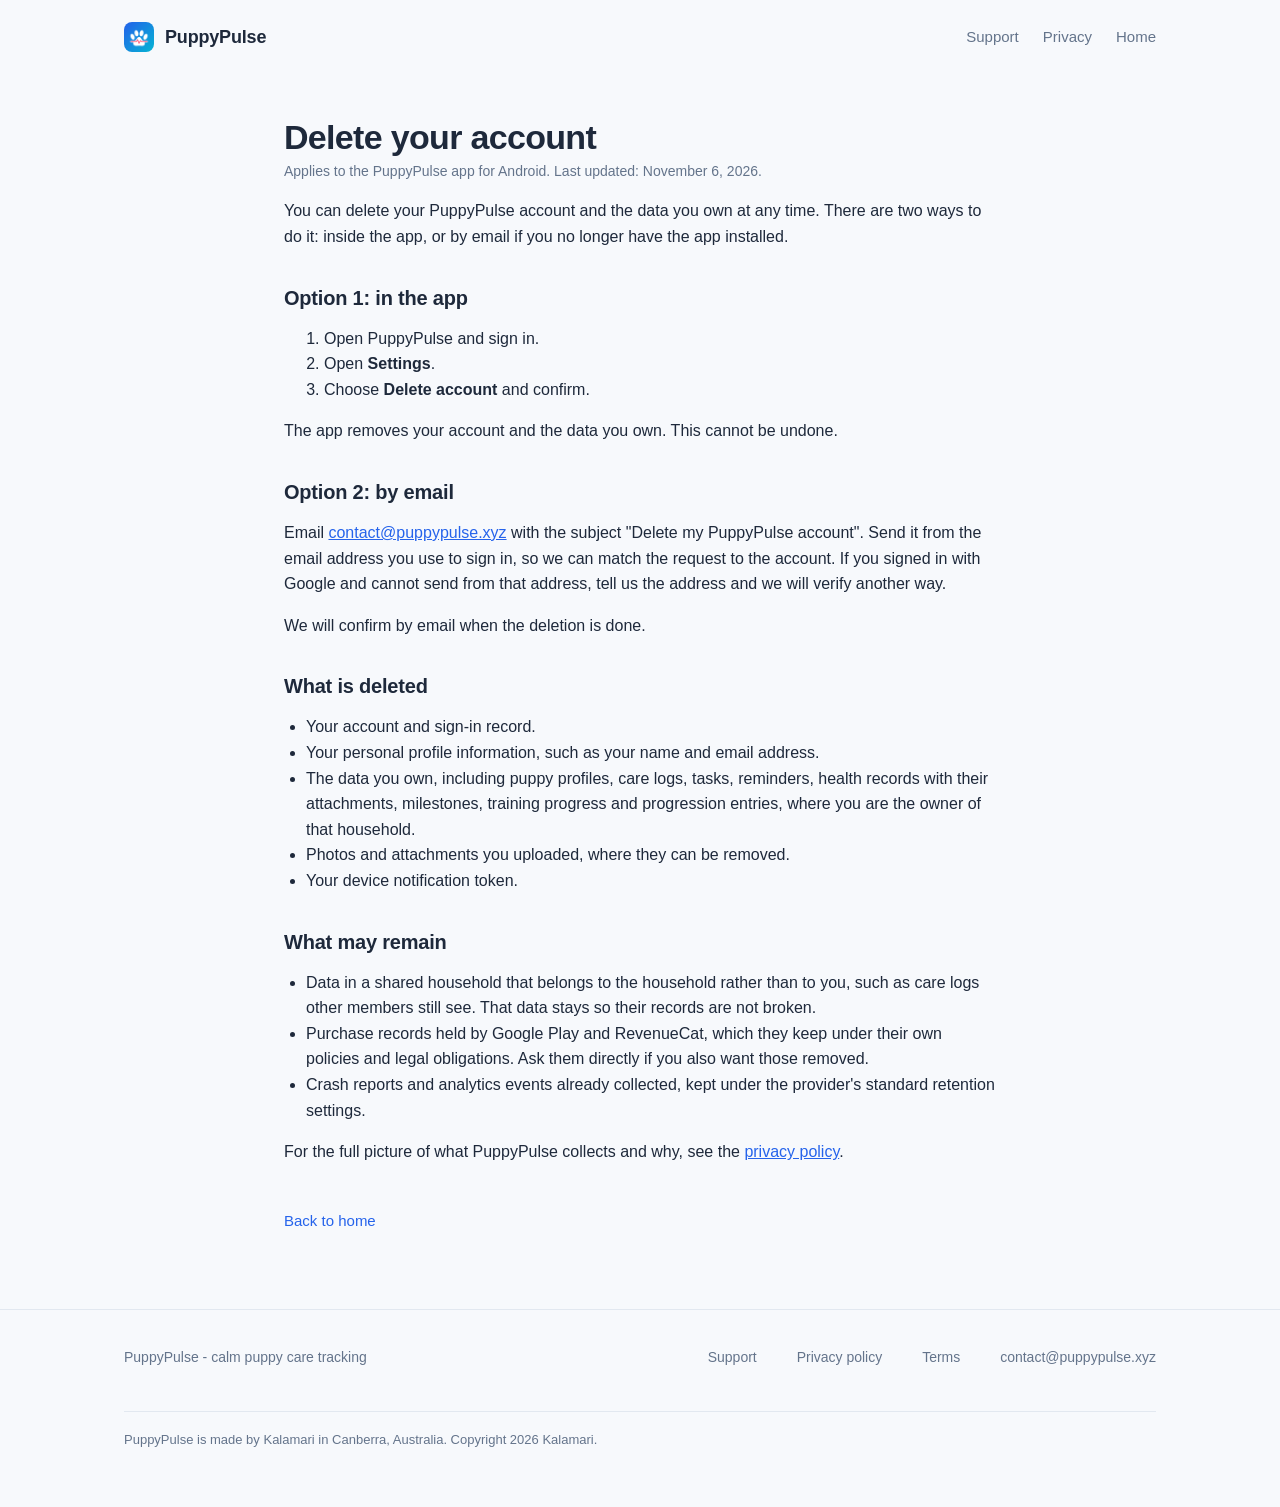
==== delete-account/index.html @ 5553cf6c "Refresh site for launch: accurate pricing, new pages, real screenshots" ====
<!DOCTYPE html>
<html lang="en">
<head>
  <meta charset="utf-8">
  <meta name="viewport" content="width=device-width, initial-scale=1">
  <title>Delete your account - PuppyPulse</title>
  <meta name="description" content="How to delete your PuppyPulse account and data, what is removed, what stays with your household, and how to ask us to do it for you.">
  <meta name="theme-color" content="#2563EB">
  <meta name="theme-color" media="(prefers-color-scheme: dark)" content="#0F172A">
  <link rel="canonical" href="https://puppypulse.xyz/delete-account/">
  <meta property="og:type" content="website">
  <meta property="og:site_name" content="PuppyPulse">
  <meta property="og:url" content="https://puppypulse.xyz/delete-account/">
  <meta property="og:title" content="Delete your account - PuppyPulse">
  <meta property="og:description" content="How to delete your PuppyPulse account and data, and what happens to shared household data.">
  <meta property="og:image" content="https://puppypulse.xyz/assets/share-card.png">
  <meta name="twitter:card" content="summary_large_image">
  <meta name="twitter:title" content="Delete your account - PuppyPulse">
  <meta name="twitter:description" content="How to delete your PuppyPulse account and data.">
  <meta name="twitter:image" content="https://puppypulse.xyz/assets/share-card.png">
  <link rel="icon" type="image/png" href="../assets/icon-512.png">
  <link rel="apple-touch-icon" href="../assets/apple-touch-icon.png">
  <link rel="stylesheet" href="../styles.css">
</head>
<body>

<a class="skip" href="#main">Skip to content</a>

<header class="site">
  <div class="wrap">
    <a class="brand" href="../">
      <img src="../assets/icon-512.png" alt="">
      <span>PuppyPulse</span>
    </a>
    <nav>
      <a href="../support/">Support</a>
      <a href="../privacy/">Privacy</a>
      <a href="../">Home</a>
    </nav>
  </div>
</header>

<main id="main">
  <article class="article">
    <h1>Delete your account</h1>
    <p class="updated">Applies to the PuppyPulse app for Android. Last updated: November 6, 2026.</p>

    <p>You can delete your PuppyPulse account and the data you own at any
    time. There are two ways to do it: inside the app, or by email if you no
    longer have the app installed.</p>

    <h2>Option 1: in the app</h2>
    <ol>
      <li>Open PuppyPulse and sign in.</li>
      <li>Open <strong>Settings</strong>.</li>
      <li>Choose <strong>Delete account</strong> and confirm.</li>
    </ol>
    <p>The app removes your account and the data you own. This cannot be
    undone.</p>

    <h2>Option 2: by email</h2>
    <p>Email <a href="mailto:contact@puppypulse.xyz?subject=Delete%20my%20PuppyPulse%20account">contact@puppypulse.xyz</a>
    with the subject "Delete my PuppyPulse account". Send it from the email
    address you use to sign in, so we can match the request to the account. If
    you signed in with Google and cannot send from that address, tell us the
    address and we will verify another way.</p>
    <p>We will confirm by email when the deletion is done.</p>

    <h2>What is deleted</h2>
    <ul>
      <li>Your account and sign-in record.</li>
      <li>Your personal profile information, such as your name and email
      address.</li>
      <li>The data you own, including puppy profiles, care logs, tasks,
      reminders, health records with their attachments, milestones, training
      progress and progression entries, where you are the owner of that
      household.</li>
      <li>Photos and attachments you uploaded, where they can be removed.</li>
      <li>Your device notification token.</li>
    </ul>

    <h2>What may remain</h2>
    <ul>
      <li>Data in a shared household that belongs to the household rather than
      to you, such as care logs other members still see. That data stays so
      their records are not broken.</li>
      <li>Purchase records held by Google Play and RevenueCat, which they keep
      under their own policies and legal obligations. Ask them directly if you
      also want those removed.</li>
      <li>Crash reports and analytics events already collected, kept under the
      provider's standard retention settings.</li>
    </ul>

    <p>For the full picture of what PuppyPulse collects and why, see the
    <a href="../privacy/">privacy policy</a>.</p>

    <a class="backlink" href="../">Back to home</a>
  </article>
</main>

<footer class="site">
  <div class="wrap">
    <span>PuppyPulse - calm puppy care tracking</span>
    <span class="links">
      <a href="../support/">Support</a> &nbsp;
      <a href="../privacy/">Privacy policy</a> &nbsp;
      <a href="../terms/">Terms</a> &nbsp;
      <a href="mailto:contact@puppypulse.xyz">contact@puppypulse.xyz</a>
    </span>
    <div class="fine">
      PuppyPulse is made by Kalamari in Canberra, Australia. Copyright 2026
      Kalamari.
    </div>
  </div>
</footer>

</body>
</html>
---- styles.css ----
:root {
  --blue: #2563EB;
  --blue-dark: #1D4ED8;
  --blue-soft: #EFF6FF;
  --canvas: #F7F9FC;
  --ink: #1E293B;
  --muted: #64748B;
  --line: #E2E8F0;
  --white: #FFFFFF;
  color-scheme: light;
}

* {
  box-sizing: border-box;
}

html {
  scroll-behavior: smooth;
}

@media (prefers-reduced-motion: reduce) {
  html {
    scroll-behavior: auto;
  }
}

body {
  margin: 0;
  background: var(--canvas);
  color: var(--ink);
  font-family: -apple-system, BlinkMacSystemFont, "Segoe UI", Roboto,
    Helvetica, Arial, sans-serif;
  line-height: 1.6;
  -webkit-font-smoothing: antialiased;
}

img {
  max-width: 100%;
  height: auto;
}

a {
  color: var(--blue);
}

a:focus-visible,
summary:focus-visible {
  outline: 3px solid var(--blue);
  outline-offset: 3px;
  border-radius: 4px;
}

.skip {
  position: absolute;
  left: -9999px;
  top: 0;
  background: var(--blue);
  color: #FFFFFF;
  padding: 12px 18px;
  border-radius: 0 0 10px 0;
  z-index: 10;
  font-weight: 600;
  text-decoration: none;
}

.skip:focus {
  left: 0;
}

.wrap {
  max-width: 1080px;
  margin: 0 auto;
  padding: 0 24px;
}

/* Header */

header.site {
  padding: 22px 0;
}

header.site .wrap {
  display: flex;
  align-items: center;
  justify-content: space-between;
  gap: 16px;
}

.brand {
  display: flex;
  align-items: center;
  gap: 11px;
  text-decoration: none;
  flex: none;
}

.brand img {
  width: 30px;
  height: 30px;
  border-radius: 8px;
}

.brand span {
  font-weight: 700;
  font-size: 18px;
  color: var(--ink);
  letter-spacing: -0.01em;
}

nav {
  display: flex;
  flex-wrap: wrap;
  justify-content: flex-end;
  row-gap: 4px;
}

nav a {
  color: var(--muted);
  text-decoration: none;
  font-size: 15px;
  margin-left: 24px;
}

nav a:hover {
  color: var(--ink);
}

/* Hero */

.hero {
  padding: 52px 0 76px;
}

.hero .wrap {
  display: grid;
  grid-template-columns: 1.05fr 0.95fr;
  gap: 64px;
  align-items: center;
}

.hero .wordmark {
  width: 210px;
  margin-bottom: 22px;
}

.hero picture {
  display: block;
}

h1 {
  font-size: 44px;
  line-height: 1.12;
  letter-spacing: -0.02em;
  margin: 0 0 16px;
}

.lede {
  font-size: 19px;
  color: var(--muted);
  margin: 0 0 18px;
  max-width: 48ch;
}

.meta {
  font-size: 14px;
  font-weight: 600;
  color: var(--blue);
  margin: 0 0 22px;
}

.badge {
  display: inline-flex;
  align-items: center;
  gap: 10px;
  border: 1px solid var(--line);
  background: var(--white);
  border-radius: 999px;
  padding: 8px 16px 8px 18px;
  font-size: 14px;
  font-weight: 600;
}

.badge svg {
  width: 16px;
  height: 16px;
  flex: none;
}

.tag {
  display: inline-block;
  background: var(--blue-soft);
  color: var(--blue-dark);
  border-radius: 999px;
  padding: 2px 9px;
  font-size: 11px;
  font-weight: 700;
  letter-spacing: 0.04em;
  text-transform: uppercase;
  vertical-align: middle;
  white-space: nowrap;
}

/* Phone frames */

.phone {
  width: min(300px, 100%);
  background: #0F172A;
  border-radius: 40px;
  padding: 10px;
  box-shadow: 0 28px 56px -32px rgba(15, 23, 42, 0.4);
}

.phone img {
  display: block;
  width: 100%;
  border-radius: 30px;
}

.duo {
  display: flex;
  gap: 22px;
  justify-content: center;
  align-items: flex-start;
}

.duo .phone {
  width: 46%;
  border-radius: 32px;
  padding: 8px;
}

.duo .phone img {
  border-radius: 24px;
}

/* Feature sections */

section.feature {
  padding: 76px 0;
  border-top: 1px solid var(--line);
}

section.feature .wrap {
  display: grid;
  grid-template-columns: 1fr 1fr;
  gap: 64px;
  align-items: center;
}

section.feature.flip .copy {
  order: 2;
}

h2 {
  font-size: 30px;
  letter-spacing: -0.01em;
  line-height: 1.2;
  margin: 0 0 14px;
}

.feature p {
  color: var(--muted);
  font-size: 17px;
  margin: 0 0 20px;
}

ul.ticks {
  list-style: none;
  padding: 0;
  margin: 0;
}

ul.ticks li {
  position: relative;
  padding-left: 30px;
  margin: 11px 0;
  font-size: 16px;
}

ul.ticks li::before {
  content: "";
  position: absolute;
  left: 2px;
  top: 9px;
  width: 13px;
  height: 7px;
  border-left: 2px solid var(--blue);
  border-bottom: 2px solid var(--blue);
  transform: rotate(-45deg);
}

ul.ticks .tag {
  margin-left: 6px;
}

/* More grid */

section.more {
  padding: 76px 0;
  border-top: 1px solid var(--line);
}

section.more h2 {
  margin-bottom: 28px;
}

.grid {
  display: grid;
  grid-template-columns: repeat(3, 1fr);
  gap: 20px;
}

.card {
  background: var(--white);
  border: 1px solid var(--line);
  border-radius: 18px;
  padding: 24px;
}

.card h3 {
  font-size: 17px;
  margin: 0 0 8px;
}

.card p {
  color: var(--muted);
  font-size: 15px;
  margin: 0;
}

/* Privacy strip */

section.privacy {
  background: var(--white);
  border-top: 1px solid var(--line);
  border-bottom: 1px solid var(--line);
  padding: 58px 0;
}

section.privacy .wrap {
  display: grid;
  grid-template-columns: repeat(3, 1fr);
  gap: 40px;
}

section.privacy h3 {
  font-size: 16px;
  margin: 0 0 6px;
}

section.privacy p {
  color: var(--muted);
  font-size: 15px;
  margin: 0;
}

/* Pricing */

section.pricing {
  padding: 76px 0;
}

.pricing-lede {
  color: var(--muted);
  font-size: 17px;
  margin: 0 0 30px;
  max-width: 60ch;
}

.plans {
  display: grid;
  grid-template-columns: 1fr 1fr;
  gap: 24px;
  align-items: start;
}

.plan {
  background: var(--white);
  border: 1px solid var(--line);
  border-radius: 20px;
  padding: 30px;
}

.plan h3 {
  font-size: 22px;
  margin: 0 0 4px;
  display: flex;
  align-items: center;
  gap: 10px;
}

.plan-sub {
  color: var(--muted);
  font-size: 15px;
  margin: 0 0 20px;
}

.plan ul {
  list-style: none;
  padding: 0;
  margin: 0;
}

.plan li {
  position: relative;
  padding-left: 27px;
  margin: 10px 0;
  font-size: 15px;
}

.plan li::before {
  content: "";
  position: absolute;
  left: 1px;
  top: 9px;
  width: 12px;
  height: 6px;
  border-left: 2px solid var(--muted);
  border-bottom: 2px solid var(--muted);
  transform: rotate(-45deg);
}

.plan.premium {
  border: 2px solid var(--blue);
  box-shadow: 0 24px 48px -36px rgba(37, 99, 235, 0.55);
}

.plan.premium li::before {
  border-color: var(--blue);
}

.fineprint {
  color: var(--muted);
  font-size: 14px;
  margin: 24px 0 0;
  max-width: 74ch;
}

/* FAQ */

section.faq {
  padding: 0 0 84px;
}

section.faq .wrap {
  max-width: 780px;
}

section.faq h2 {
  margin-bottom: 22px;
}

details {
  background: var(--white);
  border: 1px solid var(--line);
  border-radius: 14px;
  padding: 16px 20px;
  margin-bottom: 10px;
}

summary {
  cursor: pointer;
  font-weight: 600;
  font-size: 16px;
}

details p {
  color: var(--muted);
  font-size: 15px;
  margin: 12px 0 2px;
}

/* Footer */

footer.site {
  border-top: 1px solid var(--line);
  padding: 36px 0 56px;
  color: var(--muted);
  font-size: 14px;
}

footer.site .wrap {
  display: flex;
  justify-content: space-between;
  gap: 24px;
  flex-wrap: wrap;
}

footer.site .links {
  display: flex;
  flex-wrap: wrap;
  gap: 6px 18px;
}

footer.site a {
  color: var(--muted);
  text-decoration: none;
}

footer.site a:hover {
  color: var(--ink);
}

footer.site .fine {
  width: 100%;
  margin-top: 18px;
  padding-top: 18px;
  border-top: 1px solid var(--line);
  font-size: 13px;
}

/* Article pages */

.article {
  max-width: 760px;
  margin: 0 auto;
  padding: 44px 24px 76px;
}

.article h1 {
  font-size: 34px;
  margin-bottom: 4px;
}

.article .updated {
  color: var(--muted);
  font-size: 14px;
  margin: 0 0 8px;
}

.article h2 {
  font-size: 20px;
  margin: 36px 0 8px;
}

.article h3 {
  font-size: 17px;
  margin: 26px 0 6px;
}

.article p,
.article li {
  font-size: 16px;
}

.article ul {
  padding-left: 22px;
}

.article .note {
  background: var(--blue-soft);
  border-radius: 14px;
  padding: 16px 20px;
  margin: 24px 0;
}

.article .note p {
  margin: 0;
  font-size: 15px;
}

.backlink {
  display: inline-block;
  margin-top: 28px;
  font-size: 15px;
  text-decoration: none;
}

/* Responsive */

@media (max-width: 880px) {
  .hero {
    padding: 32px 0 56px;
  }

  .hero .wrap,
  section.feature .wrap {
    grid-template-columns: 1fr;
    gap: 44px;
  }

  section.feature.flip .copy {
    order: 0;
  }

  h1 {
    font-size: 34px;
  }

  h2 {
    font-size: 25px;
  }

  section.privacy .wrap {
    grid-template-columns: 1fr;
    gap: 26px;
  }

  .grid {
    grid-template-columns: 1fr 1fr;
  }

  .plans {
    grid-template-columns: 1fr;
  }

  .duo {
    gap: 14px;
  }

  nav a {
    margin-left: 16px;
  }
}

@media (max-width: 620px) {
  .grid {
    grid-template-columns: 1fr;
  }

  section.feature,
  section.more,
  section.pricing {
    padding: 56px 0;
  }

  .card,
  .plan {
    padding: 22px;
  }

  header.site .wrap {
    flex-wrap: wrap;
  }

  nav {
    width: 100%;
    justify-content: flex-start;
  }

  nav a {
    margin-left: 0;
    margin-right: 18px;
  }
}

/* Dark mode */

@media (prefers-color-scheme: dark) {
  :root {
    --blue: #60A5FA;
    --blue-dark: #93C5FD;
    --blue-soft: #172554;
    --canvas: #0F172A;
    --ink: #E2E8F0;
    --muted: #94A3B8;
    --line: #243247;
    --white: #1E293B;
    color-scheme: dark;
  }

  .phone {
    border: 1px solid #243247;
    box-shadow: 0 28px 56px -32px rgba(0, 0, 0, 0.8);
  }

  .plan.premium {
    box-shadow: 0 24px 48px -36px rgba(96, 165, 250, 0.55);
  }

  .tag {
    color: #BFDBFE;
  }

  .skip {
    color: #0F172A;
  }
}
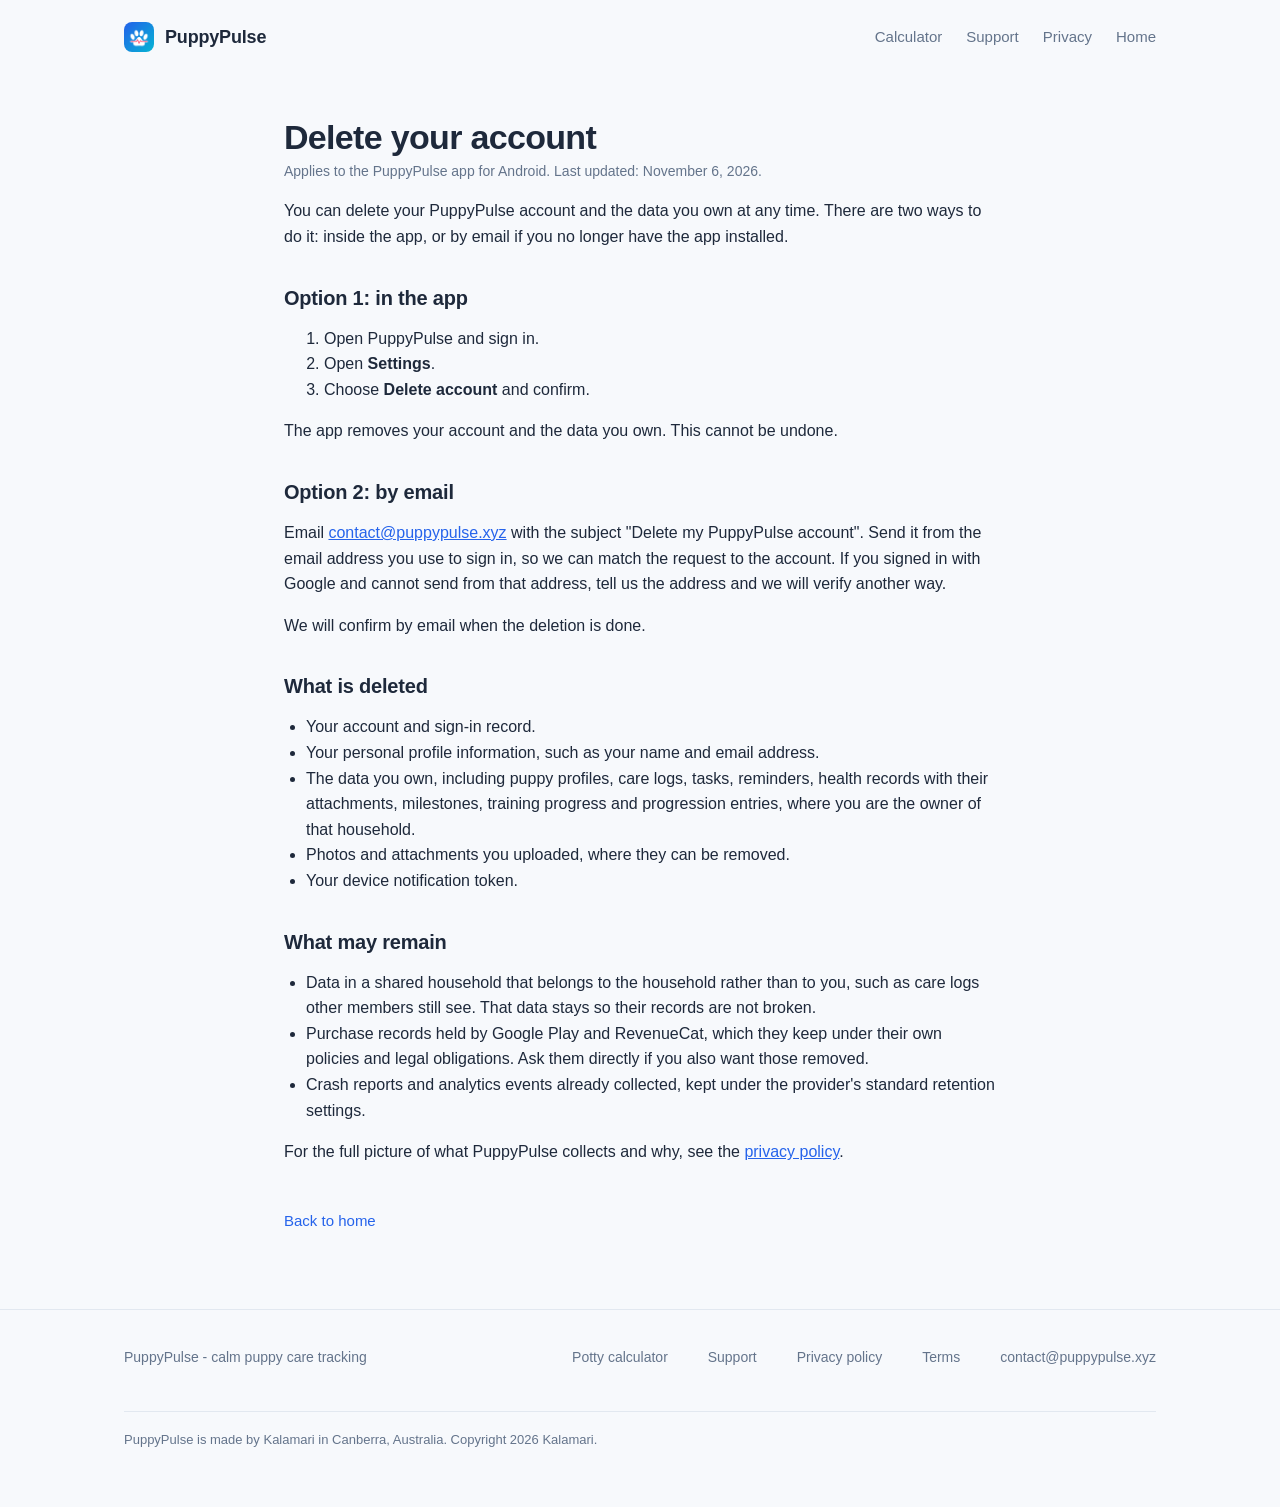
==== commit b4ec2ac5: "Put the potty calculator in the site navigation" ====
--- a/delete-account/index.html
+++ b/delete-account/index.html
@@ -18,7 +18,8 @@
   <meta name="twitter:title" content="Delete your account - PuppyPulse">
   <meta name="twitter:description" content="How to delete your PuppyPulse account and data.">
   <meta name="twitter:image" content="https://puppypulse.xyz/assets/share-card.png">
-  <link rel="icon" type="image/png" href="../assets/icon-512.png">
+  <link rel="icon" type="image/png" sizes="32x32" href="../assets/favicon-32.png">
+  <link rel="icon" type="image/png" sizes="512x512" href="../assets/icon-circle.png">
   <link rel="apple-touch-icon" href="../assets/apple-touch-icon.png">
   <link rel="stylesheet" href="../styles.css">
 </head>
@@ -33,6 +34,7 @@
       <span>PuppyPulse</span>
     </a>
     <nav>
+      <a href="../potty-schedule/">Calculator</a>
       <a href="../support/">Support</a>
       <a href="../privacy/">Privacy</a>
       <a href="../">Home</a>
@@ -102,6 +104,7 @@
   <div class="wrap">
     <span>PuppyPulse - calm puppy care tracking</span>
     <span class="links">
+      <a href="../potty-schedule/">Potty calculator</a> &nbsp;
       <a href="../support/">Support</a> &nbsp;
       <a href="../privacy/">Privacy policy</a> &nbsp;
       <a href="../terms/">Terms</a> &nbsp;
--- a/styles.css
+++ b/styles.css
@@ -125,6 +125,11 @@
   color: var(--ink);
 }
 
+nav a[aria-current="page"] {
+  color: var(--ink);
+  font-weight: 600;
+}
+
 /* Hero */
 
 .hero {
@@ -184,6 +189,29 @@
   width: 16px;
   height: 16px;
   flex: none;
+}
+
+/* The hero badge is the install link. Keep it tappable and calm. */
+a.badge {
+  color: var(--ink);
+  text-decoration: none;
+  transition: transform 0.15s ease, box-shadow 0.15s ease, border-color 0.15s ease;
+}
+
+a.badge:hover {
+  transform: translateY(-1px);
+  border-color: var(--blue);
+  box-shadow: 0 8px 20px rgba(37, 99, 235, 0.18);
+}
+
+@media (prefers-reduced-motion: reduce) {
+  a.badge {
+    transition: none;
+  }
+
+  a.badge:hover {
+    transform: none;
+  }
 }
 
 .tag {
@@ -640,7 +668,8 @@
 
   nav a {
     margin-left: 0;
-    margin-right: 18px;
+    margin-right: 12px;
+    font-size: 14px;
   }
 }
 
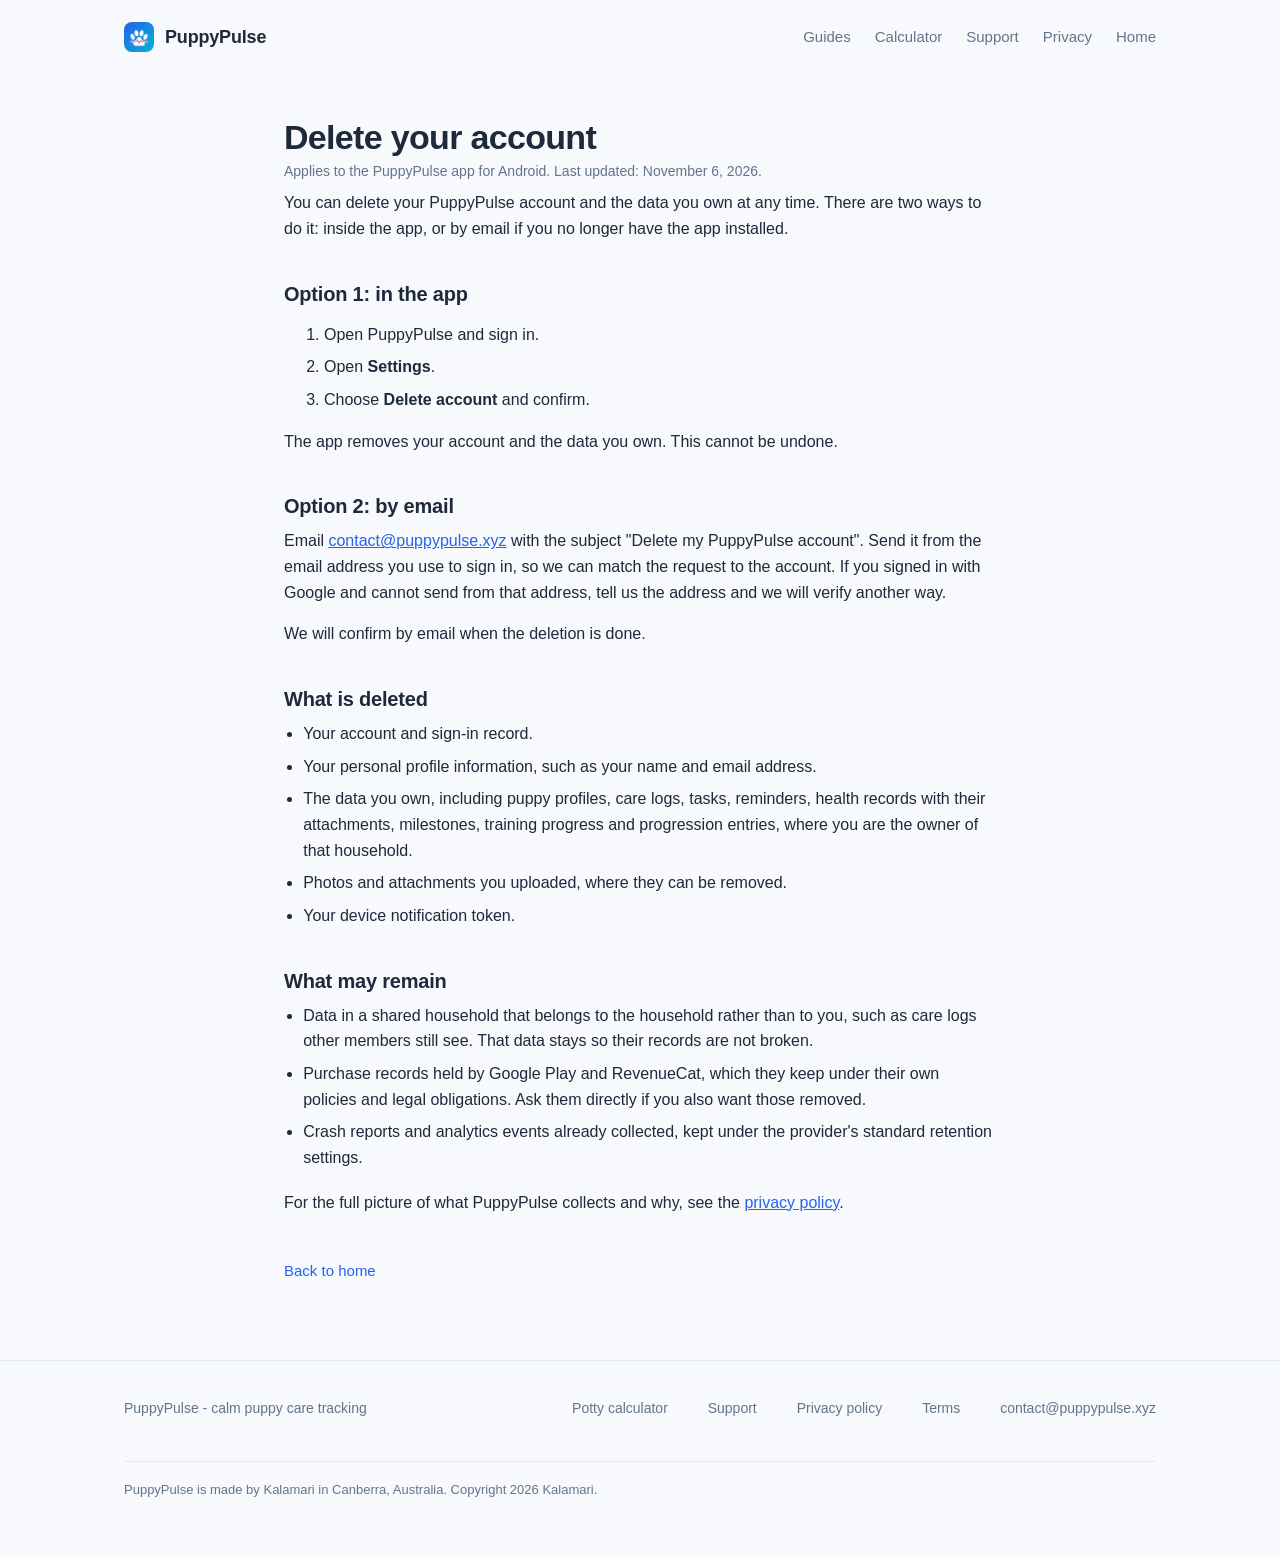
==== commit 7b578d7c: "Add sources, photos and a Guides hub - Each guide now ends with a small Sources block: AKC for sleep" ====
--- a/delete-account/index.html
+++ b/delete-account/index.html
@@ -34,7 +34,8 @@
       <span>PuppyPulse</span>
     </a>
     <nav>
-      <a href="../potty-schedule/">Calculator</a>
+      <a href="../guides/">Guides</a>
+      <a href="../puppy-potty-schedule/">Calculator</a>
       <a href="../support/">Support</a>
       <a href="../privacy/">Privacy</a>
       <a href="../">Home</a>
@@ -104,7 +105,7 @@
   <div class="wrap">
     <span>PuppyPulse - calm puppy care tracking</span>
     <span class="links">
-      <a href="../potty-schedule/">Potty calculator</a> &nbsp;
+      <a href="../puppy-potty-schedule/">Potty calculator</a> &nbsp;
       <a href="../support/">Support</a> &nbsp;
       <a href="../privacy/">Privacy policy</a> &nbsp;
       <a href="../terms/">Terms</a> &nbsp;
@@ -117,5 +118,7 @@
   </div>
 </footer>
 
+<!-- Cloudflare Web Analytics --><script type="module" src="https://static.cloudflareinsights.com/beacon.min.js" data-cf-beacon="{&quot;token&quot;: &quot;f3de2c5c67ca4a0ca325ae2b84c37160&quot;}"></script><!-- End Cloudflare Web Analytics -->
+
 </body>
 </html>
--- a/styles.css
+++ b/styles.css
@@ -705,3 +705,195 @@
     color: #0F172A;
   }
 }
+
+/* Long-form guides */
+.article .wrap {
+  max-width: 760px;
+}
+
+.article h2 {
+  margin: 2em 0 0.5em;
+}
+
+.article p {
+  margin: 0 0 1em;
+}
+
+.article ul {
+  margin: 0 0 1.2em;
+  padding-left: 1.2em;
+}
+
+.article li {
+  margin-bottom: 0.45em;
+}
+
+.article table {
+  width: 100%;
+  border-collapse: collapse;
+  margin: 1.2em 0 1.6em;
+  font-size: 0.95rem;
+}
+
+.article th,
+.article td {
+  text-align: left;
+  padding: 0.6em 0.7em;
+  border-bottom: 1px solid var(--line);
+}
+
+.article th {
+  font-size: 0.78rem;
+  text-transform: uppercase;
+  letter-spacing: 0.04em;
+  color: var(--muted);
+  font-weight: 600;
+}
+
+.article .card-cta {
+  margin-top: 2.4em;
+}
+
+.article .guides {
+  margin-top: 2.4em;
+  padding-top: 1.4em;
+  border-top: 1px solid var(--line);
+}
+
+.article .guides h2 {
+  margin-top: 0;
+  font-size: 1.05rem;
+}
+
+.article .guides ul {
+  padding-left: 1.1em;
+}
+
+/* Guide figures and sources */
+.article figure {
+  margin: 0 0 1.8em;
+}
+
+.article figure img {
+  width: 100%;
+  height: auto;
+  display: block;
+  border-radius: 12px;
+}
+
+.article figcaption {
+  font-size: 0.8rem;
+  color: var(--muted);
+  margin-top: 0.5em;
+}
+
+.article .sources {
+  margin-top: 2.6em;
+  padding-top: 1.2em;
+  border-top: 1px solid var(--line);
+  font-size: 0.82rem;
+  color: var(--muted);
+}
+
+.article .sources h2 {
+  font-size: 0.9rem;
+  margin: 0 0 0.6em;
+}
+
+.article .sources ul {
+  margin: 0;
+  padding-left: 1.1em;
+}
+
+.article .sources li {
+  margin-bottom: 0.35em;
+}
+
+/* Guides index */
+.guide-list {
+  display: grid;
+  grid-template-columns: repeat(auto-fit, minmax(280px, 1fr));
+  gap: 28px;
+  margin-top: 2em;
+}
+
+.guide {
+  display: block;
+  text-decoration: none;
+  color: inherit;
+}
+
+.guide img {
+  width: 100%;
+  height: auto;
+  display: block;
+  border-radius: 12px;
+  margin-bottom: 0.8em;
+}
+
+.guide h2 {
+  font-size: 1.1rem;
+  margin: 0 0 0.35em;
+}
+
+.guide p {
+  margin: 0;
+  font-size: 0.92rem;
+  color: var(--muted);
+}
+
+.guide:hover h2 {
+  color: var(--blue);
+}
+
+.guide-more {
+  margin-top: 2em;
+  font-size: 0.95rem;
+  color: var(--muted);
+}
+
+/* Guides index, row layout */
+.guide-list {
+  display: grid;
+  grid-template-columns: 1fr;
+  gap: 30px;
+  margin-top: 2.2em;
+}
+
+.guide {
+  display: grid;
+  grid-template-columns: 240px 1fr;
+  gap: 22px;
+  align-items: start;
+}
+
+.guide img {
+  width: 100%;
+  height: auto;
+  margin: 0;
+}
+
+.guide h2 {
+  margin-top: 0.1em;
+}
+
+@media (max-width: 640px) {
+  .guide {
+    grid-template-columns: 1fr;
+  }
+}
+
+.guide-more {
+  margin-top: 2.4em;
+  padding-top: 1.2em;
+  border-top: 1px solid var(--line);
+}
+
+.guide-text h2 {
+  margin: 0 0 0.35em;
+  font-size: 1.1rem;
+}
+
+.guide-text p {
+  margin: 0;
+}
